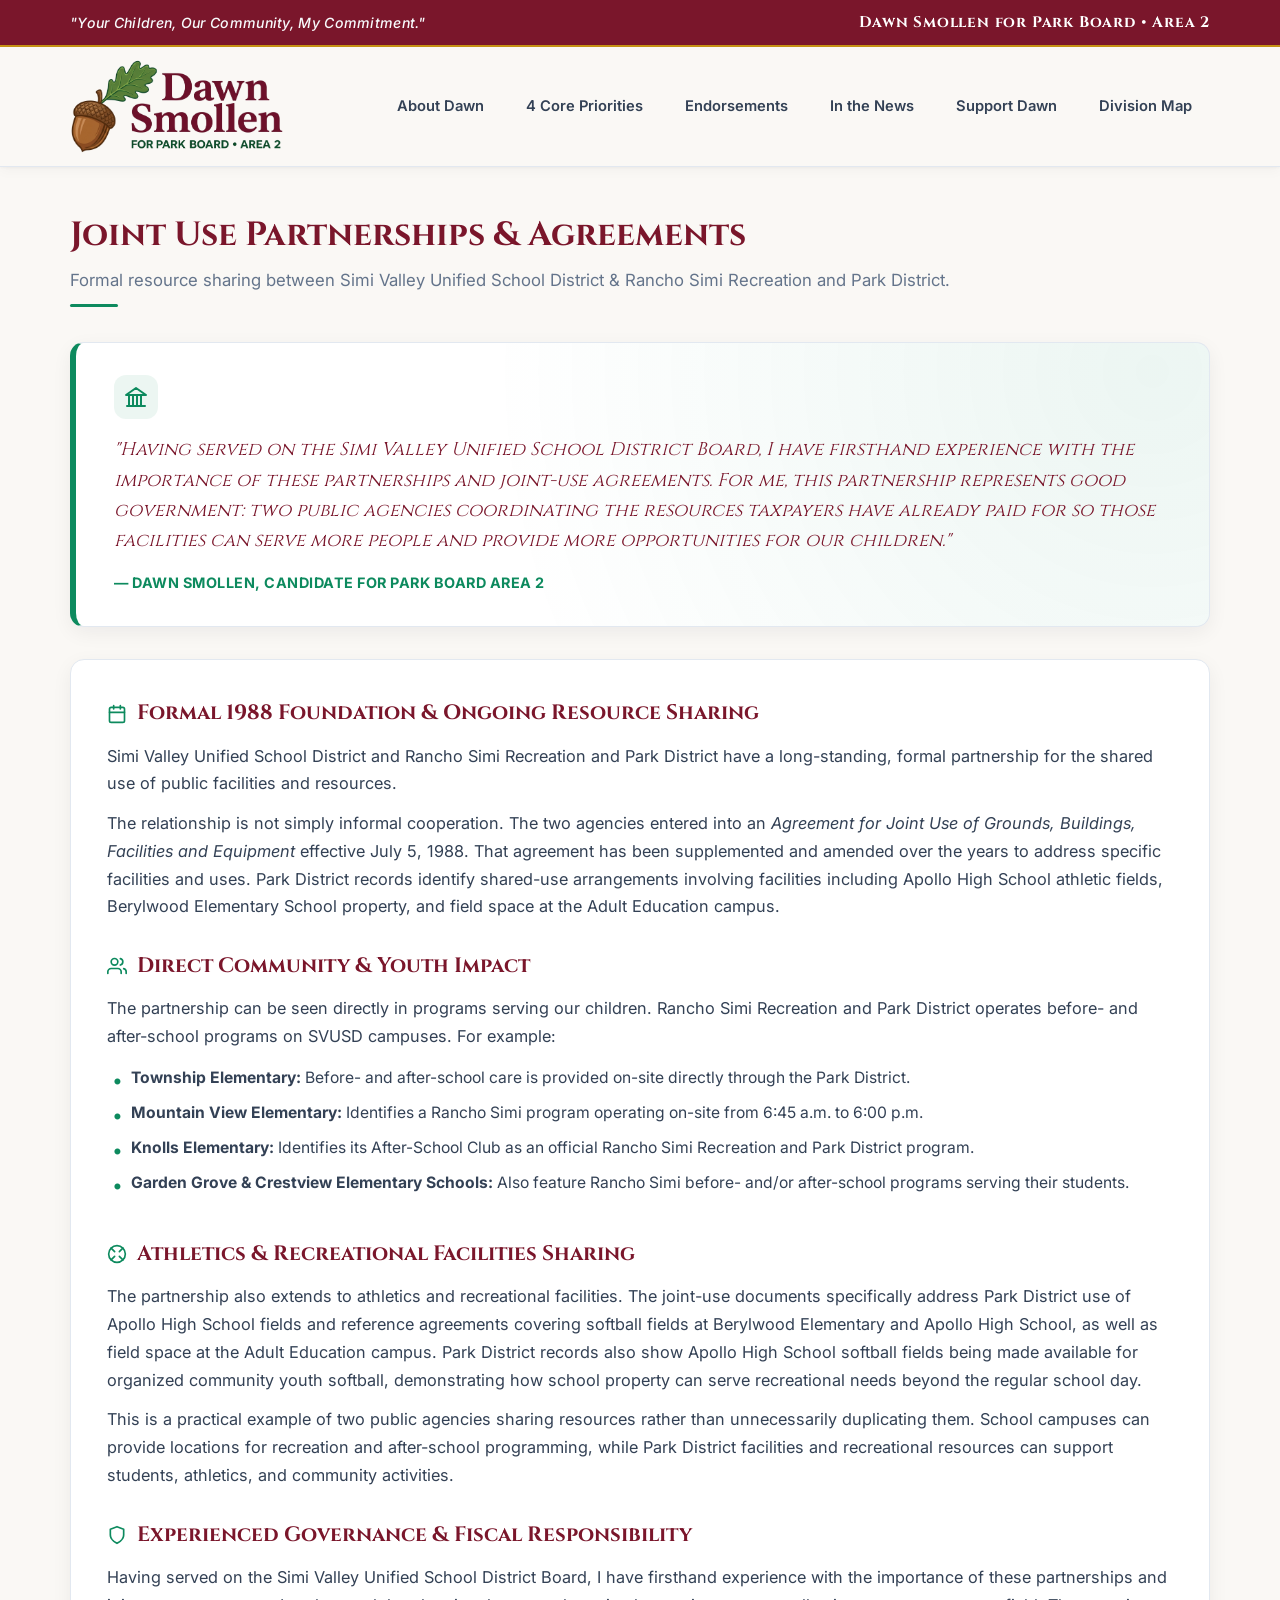
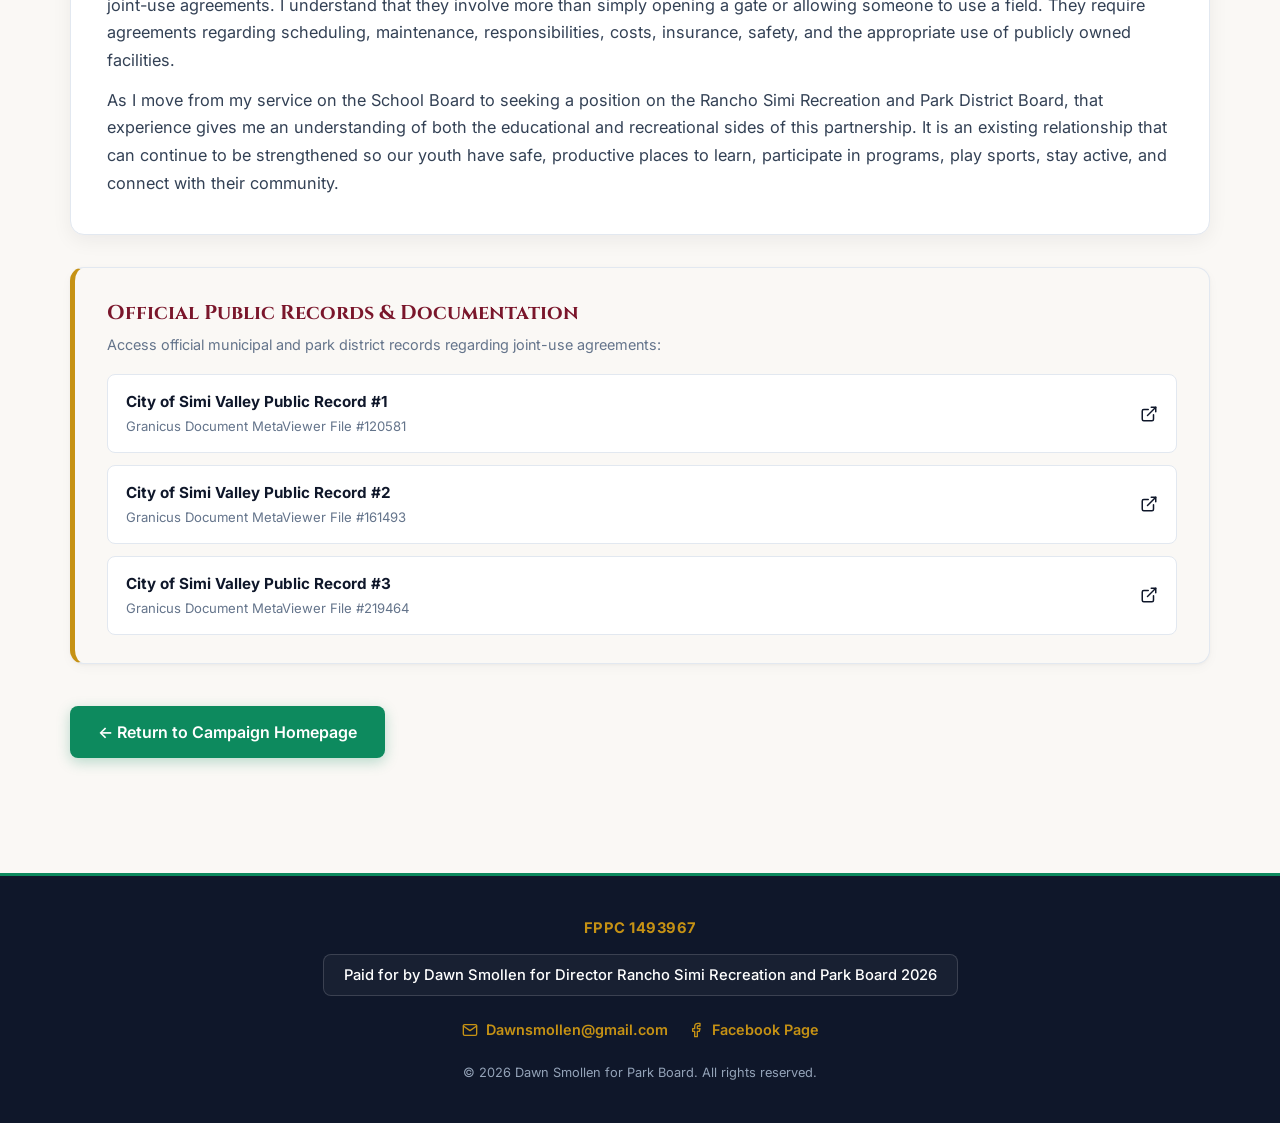
==== joint-use-agreements.html @ 50441ae7 "Create standalone joint-use-agreements.html page file and joint-use.html redirect" ====
<!DOCTYPE html>
<html lang="en">
<head>
  <meta charset="UTF-8">
  <meta name="viewport" content="width=device-width, initial-scale=1.0">
  <meta name="description" content="Joint Use Partnerships and Agreements between Simi Valley Unified School District and Rancho Simi Recreation and Park District - Dawn Smollen for Park Board 2026.">
  <meta name="author" content="Dawn Smollen for Park Board 2026">
  <meta name="robots" content="index, follow">
  <title>Joint Use Partnerships & Agreements | Dawn Smollen for Park Board 2026</title>

  <!-- Open Graph / Social Sharing Meta Tags -->
  <meta property="og:type" content="article">
  <meta property="og:title" content="Joint Use Partnerships & Agreements | Dawn Smollen for Park Board 2026">
  <meta property="og:description" content="Formal resource sharing and joint-use agreements between Simi Valley Unified School District and Rancho Simi Recreation and Park District.">
  <meta property="og:image" content="assets/images/og-share-banner.jpg">
  <meta property="og:site_name" content="Dawn Smollen for Park Board 2026">

  <!-- Favicon -->
  <link rel="icon" type="image/png" sizes="32x32" href="assets/images/favicon-32x32.png">
  <link rel="icon" type="image/png" sizes="192x192" href="assets/images/favicon-192.png">
  <link rel="apple-touch-icon" sizes="180x180" href="assets/images/favicon.png">
  <link rel="shortcut icon" href="assets/images/favicon.ico">

  <!-- Google Fonts -->
  <link rel="preconnect" href="https://fonts.googleapis.com">
  <link rel="preconnect" href="https://fonts.gstatic.com" crossorigin>
  <link href="https://fonts.googleapis.com/css2?family=Cinzel:wght@600;700&family=Inter:wght@400;500;600;700&display=swap" rel="stylesheet">
  
  <link rel="stylesheet" href="styles.css">
</head>
<body>

  <!-- Top Title Banner -->
  <div class="top-banner">
    <div class="container top-banner-content">
      <div class="banner-slogan">"Your Children, Our Community, My Commitment."</div>
      <div class="banner-title">Dawn Smollen for Park Board • Area 2</div>
    </div>
  </div>

  <!-- Main Navigation Header -->
  <header class="main-header">
    <div class="container header-container">
      <a href="./index.html" class="brand-logo" title="Return to Dawn Smollen Campaign Home">
        <img src="assets/images/campaign-header-logo-transparent.png" alt="Dawn Smollen For Park Board Area 2 Logo" class="brand-logo-img">
      </a>

      <nav class="nav-menu" id="navMenu">
        <a href="./index.html#about" class="nav-tab">About Dawn</a>
        <a href="./index.html#priorities" class="nav-tab">4 Core Priorities</a>
        <a href="./index.html#endorsements" class="nav-tab">Endorsements</a>
        <a href="./index.html#news" class="nav-tab">In the News</a>
        <a href="./index.html#support" class="nav-tab">Support Dawn</a>
        <a href="./index.html#map" class="nav-tab">Division Map</a>
      </nav>
    </div>
  </header>

  <!-- Main Content Container -->
  <main class="container main-content" style="padding-top: 40px;">
    <div class="section-header">
      <h1 class="section-title">Joint Use Partnerships & Agreements</h1>
      <p class="section-sub">Formal resource sharing between Simi Valley Unified School District & Rancho Simi Recreation and Park District.</p>
      <div class="title-line"></div>
    </div>

    <div class="joint-use-layout">
      <!-- Lead Highlight Card with Quote -->
      <div class="joint-use-hero-card">
        <div class="quote-icon-badge">
          <svg width="24" height="24" viewBox="0 0 24 24" fill="none" stroke="currentColor" stroke-width="2" stroke-linecap="round" stroke-linejoin="round"><path d="M3 21h18M3 10h18M5 10v11M9 10v11M13 10v11M17 10v11M12 3L2 10h20L12 3z"/></svg>
        </div>
        <blockquote>
          "Having served on the Simi Valley Unified School District Board, I have firsthand experience with the importance of these partnerships and joint-use agreements. For me, this partnership represents good government: two public agencies coordinating the resources taxpayers have already paid for so those facilities can serve more people and provide more opportunities for our children."
        </blockquote>
        <div class="quote-author-tag">&mdash; Dawn Smollen, Candidate for Park Board Area 2</div>
      </div>

      <!-- Main Copy Sections -->
      <div class="joint-use-content-card">
        <div class="joint-use-block">
          <h3><svg width="20" height="20" viewBox="0 0 24 24" fill="none" stroke="currentColor" stroke-width="2" stroke-linecap="round" stroke-linejoin="round"><rect x="3" y="4" width="18" height="18" rx="2" ry="2"/><line x1="16" y1="2" x2="16" y2="6"/><line x1="8" y1="2" x2="8" y2="6"/><line x1="3" y1="10" x2="21" y2="10"/></svg> Formal 1988 Foundation & Ongoing Resource Sharing</h3>
          <p>Simi Valley Unified School District and Rancho Simi Recreation and Park District have a long-standing, formal partnership for the shared use of public facilities and resources.</p>
          <p>The relationship is not simply informal cooperation. The two agencies entered into an <em>Agreement for Joint Use of Grounds, Buildings, Facilities and Equipment</em> effective July 5, 1988. That agreement has been supplemented and amended over the years to address specific facilities and uses. Park District records identify shared-use arrangements involving facilities including Apollo High School athletic fields, Berylwood Elementary School property, and field space at the Adult Education campus.</p>
        </div>

        <div class="joint-use-block">
          <h3><svg width="20" height="20" viewBox="0 0 24 24" fill="none" stroke="currentColor" stroke-width="2" stroke-linecap="round" stroke-linejoin="round"><path d="M17 21v-2a4 4 0 0 0-4-4H5a4 4 0 0 0-4 4v2"/><circle cx="9" cy="7" r="4"/><path d="M23 21v-2a4 4 0 0 0-3-3.87"/><path d="M16 3.13a4 4 0 0 1 0 7.75"/></svg> Direct Community & Youth Impact</h3>
          <p>The partnership can be seen directly in programs serving our children. Rancho Simi Recreation and Park District operates before- and after-school programs on SVUSD campuses. For example:</p>
          <ul class="joint-use-bullet-list">
            <li><strong>Township Elementary:</strong> Before- and after-school care is provided on-site directly through the Park District.</li>
            <li><strong>Mountain View Elementary:</strong> Identifies a Rancho Simi program operating on-site from 6:45 a.m. to 6:00 p.m.</li>
            <li><strong>Knolls Elementary:</strong> Identifies its After-School Club as an official Rancho Simi Recreation and Park District program.</li>
            <li><strong>Garden Grove & Crestview Elementary Schools:</strong> Also feature Rancho Simi before- and/or after-school programs serving their students.</li>
          </ul>
        </div>

        <div class="joint-use-block">
          <h3><svg width="20" height="20" viewBox="0 0 24 24" fill="none" stroke="currentColor" stroke-width="2" stroke-linecap="round" stroke-linejoin="round"><circle cx="12" cy="12" r="10"/><path d="m4.93 4.93 4.24 4.24"/><path d="m14.83 9.17 4.24-4.24"/><path d="m14.83 14.83 4.24 4.24"/><path d="m9.17 14.83-4.24 4.24"/></svg> Athletics & Recreational Facilities Sharing</h3>
          <p>The partnership also extends to athletics and recreational facilities. The joint-use documents specifically address Park District use of Apollo High School fields and reference agreements covering softball fields at Berylwood Elementary and Apollo High School, as well as field space at the Adult Education campus. Park District records also show Apollo High School softball fields being made available for organized community youth softball, demonstrating how school property can serve recreational needs beyond the regular school day.</p>
          <p>This is a practical example of two public agencies sharing resources rather than unnecessarily duplicating them. School campuses can provide locations for recreation and after-school programming, while Park District facilities and recreational resources can support students, athletics, and community activities.</p>
        </div>

        <div class="joint-use-block">
          <h3><svg width="20" height="20" viewBox="0 0 24 24" fill="none" stroke="currentColor" stroke-width="2" stroke-linecap="round" stroke-linejoin="round"><path d="M12 22s8-4 8-10V5l-8-3-8 3v7c0 6 8 10 8 10z"/></svg> Experienced Governance & Fiscal Responsibility</h3>
          <p>Having served on the Simi Valley Unified School District Board, I have firsthand experience with the importance of these partnerships and joint-use agreements. I understand that they involve more than simply opening a gate or allowing someone to use a field. They require agreements regarding scheduling, maintenance, responsibilities, costs, insurance, safety, and the appropriate use of publicly owned facilities.</p>
          <p>As I move from my service on the School Board to seeking a position on the Rancho Simi Recreation and Park District Board, that experience gives me an understanding of both the educational and recreational sides of this partnership. It is an existing relationship that can continue to be strengthened so our youth have safe, productive places to learn, participate in programs, play sports, stay active, and connect with their community.</p>
        </div>
      </div>

      <!-- Official Public Documentation Links Card -->
      <div class="joint-use-docs-card">
        <h3 class="docs-card-title">Official Public Records & Documentation</h3>
        <p class="docs-card-sub">Access official municipal and park district records regarding joint-use agreements:</p>
        
        <div class="docs-links-grid">
          <a href="https://simivalley.granicus.com/MetaViewer.php?clip_id=1921&meta_id=120581" target="_blank" rel="noopener noreferrer" class="doc-link-item">
            <div class="doc-info">
              <strong>City of Simi Valley Public Record #1</strong>
              <span>Granicus Document MetaViewer File #120581</span>
            </div>
            <svg width="18" height="18" viewBox="0 0 24 24" fill="none" stroke="currentColor" stroke-width="2" stroke-linecap="round" stroke-linejoin="round" class="external-icon"><path d="M18 13v6a2 2 0 0 1-2 2H5a2 2 0 0 1-2-2V8a2 2 0 0 1 2-2h6"/><polyline points="15 3 21 3 21 9"/><line x1="10" y1="14" x2="21" y2="3"/></svg>
          </a>

          <a href="https://simivalley.granicus.com/MetaViewer.php?view_id=7&clip_id=2365&meta_id=161493" target="_blank" rel="noopener noreferrer" class="doc-link-item">
            <div class="doc-info">
              <strong>City of Simi Valley Public Record #2</strong>
              <span>Granicus Document MetaViewer File #161493</span>
            </div>
            <svg width="18" height="18" viewBox="0 0 24 24" fill="none" stroke="currentColor" stroke-width="2" stroke-linecap="round" stroke-linejoin="round" class="external-icon"><path d="M18 13v6a2 2 0 0 1-2 2H5a2 2 0 0 1-2-2V8a2 2 0 0 1 2-2h6"/><polyline points="15 3 21 3 21 9"/><line x1="10" y1="14" x2="21" y2="3"/></svg>
          </a>

          <a href="https://simivalley.granicus.com/MetaViewer.php?clip_id=2877&meta_id=219464&view_id=7&utm_source=chatgpt.com" target="_blank" rel="noopener noreferrer" class="doc-link-item">
            <div class="doc-info">
              <strong>City of Simi Valley Public Record #3</strong>
              <span>Granicus Document MetaViewer File #219464</span>
            </div>
            <svg width="18" height="18" viewBox="0 0 24 24" fill="none" stroke="currentColor" stroke-width="2" stroke-linecap="round" stroke-linejoin="round" class="external-icon"><path d="M18 13v6a2 2 0 0 1-2 2H5a2 2 0 0 1-2-2V8a2 2 0 0 1 2-2h6"/><polyline points="15 3 21 3 21 9"/><line x1="10" y1="14" x2="21" y2="3"/></svg>
          </a>
        </div>
      </div>

      <div class="joint-use-footer-actions" style="margin-top: 10px;">
        <a href="./index.html" class="btn btn-primary btn-lg">
          &larr; Return to Campaign Homepage
        </a>
      </div>
    </div>
  </main>

  <!-- Footer -->
  <footer class="main-footer" style="margin-top: 60px;">
    <div class="container footer-content">
      <div class="footer-fppc">FPPC 1493967</div>
      <div class="footer-paidfor">Paid for by Dawn Smollen for Director Rancho Simi Recreation and Park Board 2026</div>
      
      <div class="footer-contact-links">
        <a href="mailto:Dawnsmollen@gmail.com" class="footer-contact-item">
          <svg width="16" height="16" viewBox="0 0 24 24" fill="none" stroke="currentColor" stroke-width="2" stroke-linecap="round" stroke-linejoin="round"><path d="M4 4h16c1.1 0 2 .9 2 2v12c0 1.1-.9 2-2 2H4c-1.1 0-2-.9-2-2V6c0-1.1.9-2 2-2z"/><polyline points="22,6 12,13 2,6"/></svg>
          Dawnsmollen@gmail.com
        </a>
        <a href="https://www.facebook.com/dawnsmollenforsimivalleyparkboard" target="_blank" rel="noopener noreferrer" class="footer-contact-item">
          <svg width="16" height="16" viewBox="0 0 24 24" fill="none" stroke="currentColor" stroke-width="2" stroke-linecap="round" stroke-linejoin="round"><path d="M18 2h-3a5 5 0 0 0-5 5v3H7v4h3v8h4v-8h3l1-4h-4V7a1 1 0 0 1 1-1h3z"/></svg>
          Facebook Page
        </a>
      </div>

      <p style="font-size: 0.8rem; margin-top: 6px;">&copy; 2026 Dawn Smollen for Park Board. All rights reserved.</p>
    </div>
  </footer>
</body>
</html>
---- styles.css ----
/* ==========================================================================
   DAWN SMOLLEN FOR PARK BOARD AREA 2 - BESPOKE LIGHT MODE DESIGN SYSTEM
   Palette: Rich Maroon (#7A162B), Park Emerald (#0D8A5E), Acorn Gold (#C69214)
   ========================================================================== */

:root {
  /* Brand Palette */
  --primary-maroon: #7A162B;
  --primary-maroon-hover: #5A0F1E;
  --primary-maroon-light: rgba(122, 22, 43, 0.06);

  --secondary-green: #0D8A5E;
  --secondary-green-hover: #086645;
  --secondary-green-light: rgba(13, 138, 94, 0.08);

  --accent-gold: #C69214;
  --accent-gold-hover: #A3770F;
  --accent-gold-light: rgba(198, 146, 20, 0.12);

  /* Light Surfaces & Text Only */
  --bg-main: #FAF8F5;
  --bg-surface: #FFFFFF;
  --bg-header: rgba(250, 248, 245, 0.96);
  --text-primary: #0F172A;
  --text-secondary: #334155;
  --text-muted: #64748B;
  --border-light: #E2E8F0;
  --border-focus: #0D8A5E;

  /* Elevation */
  --shadow-subtle: 0 1px 3px rgba(0, 0, 0, 0.04), 0 4px 12px rgba(0, 0, 0, 0.03);
  --shadow-card: 0 6px 20px rgba(15, 23, 42, 0.06);
  --shadow-hover: 0 12px 32px rgba(13, 138, 94, 0.14);

  /* Typography */
  --font-serif: 'Cinzel', Georgia, serif;
  --font-sans: 'Inter', -apple-system, BlinkMacSystemFont, "Segoe UI", Roboto, sans-serif;

  /* Radius & Motion */
  --radius-sm: 8px;
  --radius-md: 14px;
  --radius-lg: 22px;
  --transition-fast: 0.2s cubic-bezier(0.4, 0, 0.2, 1);
  --transition-smooth: 0.35s cubic-bezier(0.4, 0, 0.2, 1);
}

/* Base Reset */
*, *::before, *::after {
  box-sizing: border-box;
  margin: 0;
  padding: 0;
}

html {
  scroll-behavior: smooth;
  font-size: 16px;
}

body {
  font-family: var(--font-sans);
  background-color: var(--bg-main);
  color: var(--text-primary);
  line-height: 1.65;
  -webkit-font-smoothing: antialiased;
}

.container {
  width: 90%;
  max-width: 1140px;
  margin: 0 auto;
}

img {
  max-width: 100%;
  height: auto;
  display: block;
}

a {
  color: var(--secondary-green);
  text-decoration: none;
  transition: color var(--transition-fast);
}

a:hover {
  color: var(--primary-maroon);
}

/* Top Banner */
.top-banner {
  background: var(--primary-maroon);
  color: #FFFFFF;
  padding: 10px 0;
  font-size: 0.88rem;
  border-bottom: 2px solid var(--accent-gold);
}

.top-banner-content {
  display: flex;
  justify-content: space-between;
  align-items: center;
  gap: 15px;
}

.banner-slogan {
  font-weight: 500;
  font-style: italic;
  color: #F8FAFC;
  letter-spacing: 0.3px;
}

.banner-title {
  font-family: var(--font-serif);
  font-weight: 700;
  letter-spacing: 0.8px;
  font-size: 0.95rem;
}

/* Header & Navigation */
.main-header {
  position: sticky;
  top: 0;
  z-index: 1000;
  background: var(--bg-header);
  backdrop-filter: blur(16px);
  border-bottom: 1px solid var(--border-light);
  box-shadow: var(--shadow-subtle);
}

.header-container {
  display: flex;
  justify-content: space-between;
  align-items: center;
  padding: 12px 0;
}

/* Prominent, Larger Transparent Header Logo */
.brand-logo-img {
  height: 95px;
  max-height: 105px;
  width: auto;
  object-fit: contain;
  transition: transform var(--transition-fast);
}

.brand-logo:hover .brand-logo-img {
  transform: scale(1.02);
}

.nav-menu {
  display: flex;
  align-items: center;
  gap: 6px;
}

.nav-tab {
  background: transparent;
  border: none;
  padding: 10px 18px;
  font-family: var(--font-sans);
  font-size: 0.92rem;
  font-weight: 600;
  color: var(--text-secondary);
  cursor: pointer;
  border-radius: var(--radius-sm);
  transition: var(--transition-fast);
}

.nav-tab:hover {
  color: var(--secondary-green);
  background: var(--secondary-green-light);
}

.nav-tab.active {
  color: #FFFFFF;
  background: var(--secondary-green);
  box-shadow: 0 4px 12px rgba(13, 138, 94, 0.25);
}

.mobile-menu-toggle {
  display: none;
  background: none;
  border: none;
  flex-direction: column;
  gap: 5px;
  cursor: pointer;
  padding: 6px;
}

.mobile-menu-toggle span {
  width: 24px;
  height: 2px;
  background-color: var(--text-primary);
  border-radius: 1px;
}

/* Buttons */
.btn {
  display: inline-flex;
  align-items: center;
  justify-content: center;
  gap: 8px;
  padding: 11px 22px;
  font-family: var(--font-sans);
  font-size: 0.92rem;
  font-weight: 600;
  border-radius: var(--radius-sm);
  cursor: pointer;
  transition: var(--transition-fast);
  border: none;
  text-align: center;
}

.btn-primary {
  background: var(--secondary-green);
  color: #FFFFFF;
  box-shadow: 0 4px 14px rgba(13, 138, 94, 0.28);
}

.btn-primary:hover {
  background: var(--secondary-green-hover);
  color: #FFFFFF;
  transform: translateY(-2px);
  box-shadow: 0 6px 18px rgba(13, 138, 94, 0.38);
}

.btn-maroon {
  background: var(--primary-maroon);
  color: #FFFFFF;
  box-shadow: 0 4px 14px rgba(122, 22, 43, 0.28);
}

.btn-maroon:hover {
  background: var(--primary-maroon-hover);
  color: #FFFFFF;
  transform: translateY(-2px);
}

.btn-gold {
  background-color: #C69214 !important;
  color: #FFFFFF !important;
  box-shadow: 0 4px 14px rgba(198, 146, 20, 0.38);
}

.btn-gold:hover {
  background-color: #A3770F !important;
  color: #FFFFFF !important;
  transform: translateY(-2px);
  box-shadow: 0 6px 18px rgba(198, 146, 20, 0.48);
}

.btn-dark {
  background: #0F172A;
  color: #FFFFFF;
  box-shadow: 0 4px 14px rgba(15, 23, 42, 0.3);
}

.btn-dark:hover {
  background: #1E293B;
  color: #FFFFFF;
  transform: translateY(-2px);
  box-shadow: 0 6px 18px rgba(15, 23, 42, 0.4);
}

.btn-outline {
  background: transparent;
  border: 1px solid var(--border-light);
  color: var(--text-secondary);
}

.btn-outline:hover {
  border-color: var(--secondary-green);
  color: var(--secondary-green);
}

.btn-lg {
  padding: 13px 28px;
  font-size: 1rem;
}

.btn-block {
  width: 100%;
}

.btn-sm {
  padding: 10px 20px;
  font-size: 0.88rem;
}

/* Hero Section */
.hero-section {
  padding: 55px 0 45px;
  background: radial-gradient(circle at 90% 10%, var(--secondary-green-light) 0%, transparent 60%),
              radial-gradient(circle at 10% 90%, var(--primary-maroon-light) 0%, transparent 60%);
  border-bottom: 1px solid var(--border-light);
}

.hero-grid {
  display: grid;
  grid-template-columns: 1.15fr 0.85fr;
  gap: 40px;
  align-items: center;
}

.hero-tag {
  display: inline-block;
  font-size: 0.82rem;
  font-weight: 700;
  color: var(--secondary-green);
  text-transform: uppercase;
  letter-spacing: 1.2px;
  margin-bottom: 10px;
}

.hero-heading {
  font-family: var(--font-serif);
  font-size: 2.6rem;
  font-weight: 700;
  color: var(--primary-maroon);
  line-height: 1.15;
  margin-bottom: 12px;
}

.hero-sub {
  font-size: 1.1rem;
  color: var(--text-secondary);
  margin-bottom: 14px;
  font-weight: 500;
}

/* Editorial Slogan Tagline (with bottom margin to separate from buttons) */
.hero-slogan-tagline {
  font-family: var(--font-sans);
  font-style: italic;
  font-weight: 600;
  font-size: 1.15rem;
  color: var(--secondary-green);
  margin-top: 18px;
  margin-bottom: 64px;
}

.hero-actions {
  display: flex;
  gap: 14px;
  flex-wrap: wrap;
}

.hero-portrait-card {
  position: relative;
  border-radius: var(--radius-md);
  overflow: hidden;
  box-shadow: var(--shadow-card);
  border: 2px solid var(--accent-gold);
  background: var(--bg-surface);
  max-width: 400px;
  margin: 0 auto;
}

.hero-portrait-card img {
  width: 100%;
  height: 400px;
  object-fit: cover;
  object-position: center top;
}

.hero-badge-tag {
  position: absolute;
  bottom: 16px;
  right: 16px;
  background: rgba(13, 138, 94, 0.92);
  backdrop-filter: blur(8px);
  color: #FFFFFF;
  font-size: 0.8rem;
  font-weight: 700;
  padding: 6px 14px;
  border-radius: 20px;
  letter-spacing: 0.5px;
}

/* Main Sections */
.main-content {
  padding: 55px 0;
  min-height: 480px;
}

.tab-pane {
  display: none;
  animation: fadeIn 0.35s ease;
}

.tab-pane.active {
  display: block;
}

@keyframes fadeIn {
  from { opacity: 0; transform: translateY(6px); }
  to { opacity: 1; transform: translateY(0); }
}

.section-header {
  margin-bottom: 35px;
}

.section-title {
  font-family: var(--font-serif);
  font-size: 2.1rem;
  font-weight: 700;
  color: var(--primary-maroon);
}

.section-sub {
  font-size: 1.05rem;
  color: var(--text-muted);
  margin-top: 4px;
}

.title-line {
  width: 48px;
  height: 3px;
  background: var(--secondary-green);
  margin-top: 10px;
  border-radius: 2px;
}

/* ABOUT DAWN TAB */
.about-container {
  display: grid;
  grid-template-columns: 1.15fr 0.85fr;
  gap: 40px;
  align-items: start;
}

.about-bio-card {
  background: var(--bg-surface);
  border: 1px solid var(--border-light);
  border-left: 5px solid var(--secondary-green);
  border-radius: var(--radius-md);
  padding: 35px;
  box-shadow: var(--shadow-subtle);
}

.about-bio-card p {
  margin-bottom: 20px;
  font-size: 1.05rem;
  color: var(--text-secondary);
  line-height: 1.75;
}

.about-bio-card p:last-child {
  margin-bottom: 0;
}

.quote-highlight {
  background-color: var(--secondary-green-light);
  border-radius: var(--radius-sm);
  padding: 20px 24px;
  font-weight: 600;
  color: var(--secondary-green);
  margin: 24px 0;
  font-size: 1.1rem;
}

.about-sidebar-photos {
  display: flex;
  flex-direction: column;
  gap: 24px;
}

.photo-caption-card {
  background: var(--bg-surface);
  border-radius: var(--radius-md);
  overflow: hidden;
  border: 1px solid var(--border-light);
  box-shadow: var(--shadow-card);
}

/* TOP-ALIGNED PORTRAIT IMAGE FRAMING (Face & Head fully framed at top of container) */
.photo-caption-card img {
  width: 100%;
  height: 380px;
  object-fit: cover;
  object-position: center 15% !important;
}

.photo-caption-text {
  padding: 14px 18px;
  font-size: 0.88rem;
  color: var(--text-muted);
  background: var(--bg-surface);
  border-top: 1px solid var(--border-light);
}

/* 4 CORE PRIORITIES TAB */
.priorities-grid {
  display: grid;
  grid-template-columns: repeat(auto-fit, minmax(260px, 1fr));
  gap: 28px;
}

.priority-card {
  background: var(--bg-surface);
  border-radius: var(--radius-md);
  border: 1px solid var(--border-light);
  overflow: hidden;
  box-shadow: var(--shadow-card);
  transition: var(--transition-fast);
  display: flex;
  flex-direction: column;
}

.priority-card:hover {
  box-shadow: var(--shadow-hover);
  border-color: var(--secondary-green);
  transform: translateY(-4px);
}

.priority-img-holder {
  position: relative;
  height: 210px;
  overflow: hidden;
}

.priority-img-holder img {
  width: 100%;
  height: 100%;
  object-fit: cover;
  transition: transform 0.4s ease;
}

.priority-card:hover .priority-img-holder img {
  transform: scale(1.04);
}

.priority-badge-num {
  position: absolute;
  top: 14px;
  left: 14px;
  background: var(--primary-maroon);
  color: #FFFFFF;
  font-weight: 800;
  font-size: 0.82rem;
  padding: 5px 12px;
  border-radius: 20px;
  border: 1px solid var(--accent-gold);
}

.priority-body {
  padding: 24px;
  flex: 1;
  display: flex;
  flex-direction: column;
}

.priority-body h3 {
  font-family: var(--font-serif);
  font-size: 1.3rem;
  color: var(--primary-maroon);
  margin-bottom: 12px;
}

.priority-body p {
  font-size: 0.95rem;
  color: var(--text-secondary);
  line-height: 1.6;
}

/* IN THE NEWS TAB */
.news-container {
  display: grid;
  grid-template-columns: 1.2fr 0.8fr;
  gap: 32px;
}

.news-links-list {
  display: flex;
  flex-direction: column;
  gap: 14px;
}

.news-link-item {
  display: flex;
  align-items: center;
  justify-content: space-between;
  background: var(--bg-surface);
  border: 1px solid var(--border-light);
  border-radius: var(--radius-sm);
  padding: 20px 24px;
  box-shadow: var(--shadow-subtle);
  transition: var(--transition-fast);
  color: var(--text-primary);
  font-weight: 600;
}

.news-link-item:hover {
  border-color: var(--secondary-green);
  color: var(--secondary-green);
  transform: translateX(4px);
  box-shadow: var(--shadow-card);
}

.news-media-grid {
  display: flex;
  flex-direction: column;
  gap: 20px;
}

.news-media-card {
  background: var(--bg-surface);
  border-radius: var(--radius-md);
  overflow: hidden;
  border: 1px solid var(--border-light);
  box-shadow: var(--shadow-card);
}

.news-media-card img {
  width: 100%;
  height: 200px;
  object-fit: cover;
}

/* SUPPORT DAWN & VENMO TAB */
.support-layout {
  display: grid;
  grid-template-columns: 1fr 1fr;
  gap: 32px;
}

.support-venmo-card {
  background: var(--bg-surface);
  border: 1px solid var(--border-light);
  border-top: 4px solid var(--primary-maroon);
  border-radius: var(--radius-md);
  padding: 28px 12px;
  box-shadow: var(--shadow-card);
  display: flex;
  flex-direction: column;
  align-items: center;
  text-align: center;
}

/* Venmo QR sized to fill container width cleanly */
.venmo-qr-link {
  display: block;
  width: 100%;
  max-width: 100%;
  margin: 18px 0;
  transition: transform var(--transition-fast);
  border-radius: var(--radius-md);
  overflow: hidden;
}

.venmo-qr-link:hover {
  transform: scale(1.02);
}

.venmo-qr-img {
  width: 100%;
  max-width: 100%;
  height: auto;
  border-radius: var(--radius-md);
  border: 1px solid var(--border-light);
  box-shadow: var(--shadow-subtle);
  cursor: pointer;
  display: block;
}

/* Active link for Venmo handle */
.venmo-handle {
  display: inline-block;
  background-color: var(--primary-maroon-light);
  color: var(--primary-maroon);
  font-weight: 700;
  font-size: 1.15rem;
  padding: 10px 24px;
  border-radius: 30px;
  margin-bottom: 18px;
  transition: var(--transition-fast);
  border: 1px solid rgba(122, 22, 43, 0.2);
}

.venmo-handle:hover {
  background-color: var(--primary-maroon);
  color: #FFFFFF;
  transform: translateY(-2px);
}

.reporting-box {
  background-color: var(--secondary-green-light);
  border: 1px dashed var(--secondary-green);
  border-radius: var(--radius-sm);
  padding: 16px 20px;
  font-size: 0.88rem;
  color: var(--secondary-green);
  text-align: left;
  line-height: 1.5;
  width: 100%;
}

.support-action-card {
  background: var(--bg-surface);
  border: 1px solid var(--border-light);
  border-top: 4px solid var(--secondary-green);
  border-radius: var(--radius-md);
  padding: 30px;
  box-shadow: var(--shadow-card);
}

.support-options-list {
  display: flex;
  flex-direction: column;
  gap: 20px;
  margin-top: 20px;
}

.support-option-item {
  display: flex;
  align-items: flex-start;
  gap: 16px;
  background: var(--bg-main);
  border: 1px solid var(--border-light);
  padding: 18px;
  border-radius: var(--radius-sm);
}

.option-icon {
  width: 38px;
  height: 38px;
  border-radius: 8px;
  background: var(--secondary-green-light);
  color: var(--secondary-green);
  display: flex;
  align-items: center;
  justify-content: center;
  flex-shrink: 0;
}

.option-text {
  flex: 1;
}

.option-text h4 {
  font-size: 1rem;
  color: var(--primary-maroon);
  margin-bottom: 4px;
}

.option-text p {
  font-size: 0.88rem;
  color: var(--text-muted);
  margin-bottom: 12px;
}

.endorsements-banner-box {
  margin-top: 24px;
  background-color: var(--accent-gold-light);
  border: 1px solid var(--accent-gold);
  border-radius: var(--radius-sm);
  padding: 16px;
  text-align: center;
  color: var(--primary-maroon);
  font-weight: 600;
}

/* DIVISION MAP TAB */
.map-container {
  background: var(--bg-surface);
  border: 1px solid var(--border-light);
  border-radius: var(--radius-md);
  overflow: hidden;
  box-shadow: var(--shadow-card);
}

.map-official-img-box {
  position: relative;
  width: 100%;
  max-height: 520px;
  overflow: hidden;
  background: #F8FAFC;
}

.map-official-img-box img {
  width: 100%;
  height: 100%;
  object-fit: contain;
}

.map-overlay-banner {
  position: absolute;
  bottom: 0;
  left: 0;
  right: 0;
  background: linear-gradient(to top, rgba(15, 23, 42, 0.95), rgba(15, 23, 42, 0.6), transparent);
  padding: 24px 30px;
  color: #FFFFFF;
  display: flex;
  justify-content: space-between;
  align-items: center;
  flex-wrap: wrap;
  gap: 15px;
}

.map-details {
  padding: 20px 30px;
  display: flex;
  align-items: center;
  gap: 14px;
  font-size: 0.9rem;
  color: var(--text-secondary);
}

.map-url-link {
  font-family: monospace;
  font-size: 0.88rem;
  background: var(--bg-main);
  padding: 6px 14px;
  border-radius: var(--radius-sm);
  border: 1px solid var(--border-light);
}

/* Footer */
.main-footer {
  background: var(--text-primary);
  color: #94A3B8;
  padding: 40px 0;
  border-top: 3px solid var(--secondary-green);
  margin-top: 60px;
}

.footer-content {
  display: flex;
  flex-direction: column;
  align-items: center;
  gap: 14px;
  text-align: center;
}

.footer-fppc {
  color: var(--accent-gold);
  font-weight: 700;
  font-size: 0.92rem;
  letter-spacing: 0.5px;
}

.footer-paidfor {
  color: #FFFFFF;
  font-weight: 500;
  font-size: 0.92rem;
  border: 1px solid rgba(255, 255, 255, 0.15);
  padding: 8px 20px;
  border-radius: var(--radius-sm);
  background: rgba(255, 255, 255, 0.04);
}

.footer-contact-links {
  display: flex;
  align-items: center;
  gap: 20px;
  margin-top: 8px;
  flex-wrap: wrap;
  justify-content: center;
}

.footer-contact-item {
  display: inline-flex;
  align-items: center;
  gap: 8px;
  color: var(--accent-gold);
  font-weight: 600;
  font-size: 0.9rem;
  transition: color var(--transition-fast);
}

.footer-contact-item:hover {
  color: #FFFFFF;
  text-decoration: underline;
}

/* Home Page Content "Ready to Work on Day One" Feature Banner */
.day-one-feature-card {
  background: var(--bg-surface);
  border: 1px solid var(--border-light);
  border-left: 6px solid var(--primary-maroon);
  border-radius: var(--radius-md);
  padding: 36px 42px;
  margin-bottom: 64px; /* Increased vertical space (~32px additional margin) before About section */
  box-shadow: var(--shadow-card);
}

.day-one-title {
  font-family: var(--font-serif);
  font-size: 1.85rem;
  font-weight: 700;
  color: var(--primary-maroon);
  margin-bottom: 12px;
  line-height: 1.25;
}

.day-one-body {
  font-size: 1.05rem;
  color: var(--text-secondary);
  line-height: 1.75;
}

/* ENDORSEMENTS SECTION (FULL-WIDTH HORIZONTAL ROWS LAYOUT) */
.endorsements-full-grid {
  display: flex;
  flex-direction: column;
  gap: 32px; /* Generous vertical space between endorsement category row sections */
}

.endorsement-category-card {
  width: 100%;
  background: var(--bg-surface);
  border: 1px solid var(--border-light);
  border-left: 5px solid var(--secondary-green);
  border-radius: var(--radius-md);
  padding: 28px 32px;
  box-shadow: var(--shadow-card);
  transition: var(--transition-fast);
}

.endorsement-category-card:nth-child(2n) {
  border-left-color: var(--primary-maroon);
}

.endorsement-category-card:nth-child(3n) {
  border-left-color: var(--accent-gold);
}

.endorsement-category-card:hover {
  box-shadow: var(--shadow-hover);
  transform: translateY(-2px);
}

.endorsement-category-header {
  margin-bottom: 20px;
  padding-bottom: 14px;
  border-bottom: 1px solid var(--border-light);
}

.endorsement-category-header h3 {
  font-family: var(--font-serif);
  font-size: 1.35rem;
  color: var(--primary-maroon);
  font-weight: 700;
  display: flex;
  align-items: center;
  gap: 12px;
}

.inline-category-icon {
  display: inline-flex;
  align-items: center;
  justify-content: center;
  width: 38px;
  height: 38px;
  border-radius: 10px;
  background: var(--secondary-green-light);
  color: var(--secondary-green);
  flex-shrink: 0;
}

.endorsement-category-card:nth-child(2n) .inline-category-icon {
  background: var(--primary-maroon-light);
  color: var(--primary-maroon);
}

.endorsement-category-card:nth-child(3n) .inline-category-icon {
  background: var(--accent-gold-light);
  color: var(--accent-gold);
}

/* Endorsement people entries arranged in a clean horizontal grid inside each full-width row */
.endorsement-people-list {
  display: grid;
  grid-template-columns: repeat(auto-fill, minmax(260px, 1fr));
  gap: 20px 32px;
}

.person-entry {
  display: flex;
  flex-direction: column;
  gap: 3px;
}

.person-name {
  font-size: 1.05rem;
  color: var(--text-primary);
  font-weight: 700;
  line-height: 1.3;
}

.person-title {
  font-size: 0.9rem;
  color: var(--text-muted);
  line-height: 1.35;
}

/* SUPPORT DAWN ENDORSEMENT BANNER */
.endorsements-banner-box {
  margin-top: 28px;
  margin-bottom: 36px; /* Explicit vertical space separating from Contact Dawn section below */
  background-color: var(--accent-gold-light);
  border: 1px solid var(--accent-gold);
  border-radius: var(--radius-sm);
  padding: 16px;
  text-align: center;
  color: var(--primary-maroon);
  font-weight: 600;
  transition: var(--transition-fast);
}

.endorsements-banner-box:hover {
  background-color: var(--accent-gold);
  color: #FFFFFF;
}

/* CONTACT DAWN SECTION */
.contact-dawn-box {
  margin-top: 36px; /* Generous vertical space separating Contact Dawn section from Endorsements banner */
  background: var(--bg-surface);
  border: 1px solid var(--border-light);
  border-left: 5px solid var(--secondary-green);
  padding: 28px 30px;
  border-radius: var(--radius-md);
  box-shadow: var(--shadow-card);
}

.contact-buttons-grid {
  display: flex;
  flex-direction: column;
  gap: 16px; /* Explicit vertical gap between email and facebook cards */
  margin-top: 18px;
}

.contact-link-item {
  display: flex;
  align-items: center;
  justify-content: space-between;
  padding: 16px 20px;
  background: var(--bg-main);
  border: 1px solid var(--border-light);
  border-radius: var(--radius-sm);
  color: var(--text-primary);
  font-weight: 600;
  font-size: 0.96rem;
  text-decoration: none;
  transition: var(--transition-fast);
  margin-bottom: 4px;
}

.contact-link-item:last-child {
  margin-bottom: 0;
}

.contact-link-item:hover {
  border-color: var(--secondary-green);
  color: var(--secondary-green);
  background: #FFFFFF;
  transform: translateX(4px);
  box-shadow: var(--shadow-subtle);
}

.contact-link-content {
  display: flex;
  align-items: center;
  gap: 14px;
}

.contact-link-item .external-icon {
  color: var(--text-muted);
  transition: color var(--transition-fast);
}

.contact-link-item:hover .external-icon {
  color: var(--secondary-green);
}

/* Inline content links in text */
.inline-content-link {
  color: var(--secondary-green);
  font-weight: 700;
  text-decoration: underline;
  text-decoration-color: rgba(13, 138, 94, 0.4);
  text-underline-offset: 3px;
  transition: var(--transition-fast);
}

.inline-content-link:hover {
  color: var(--primary-maroon);
  text-decoration-color: var(--primary-maroon);
}

/* JOINT USE AGREEMENTS UNLISTED TAB STYLING */
.joint-use-layout {
  display: flex;
  flex-direction: column;
  gap: 32px;
}

.joint-use-hero-card {
  background: radial-gradient(circle at 95% 10%, var(--secondary-green-light) 0%, transparent 60%),
              var(--bg-surface);
  border: 1px solid var(--border-light);
  border-left: 6px solid var(--secondary-green);
  border-radius: var(--radius-md);
  padding: 32px 38px;
  box-shadow: var(--shadow-card);
  position: relative;
}

.quote-icon-badge {
  width: 44px;
  height: 44px;
  border-radius: 12px;
  background: var(--secondary-green-light);
  color: var(--secondary-green);
  display: flex;
  align-items: center;
  justify-content: center;
  margin-bottom: 16px;
}

.joint-use-hero-card blockquote {
  font-family: var(--font-serif);
  font-size: 1.15rem;
  font-style: italic;
  color: var(--primary-maroon);
  line-height: 1.65;
  margin: 0 0 14px 0;
}

.quote-author-tag {
  font-size: 0.9rem;
  font-weight: 700;
  color: var(--secondary-green);
  text-transform: uppercase;
  letter-spacing: 0.5px;
}

.joint-use-content-card {
  background: var(--bg-surface);
  border: 1px solid var(--border-light);
  border-radius: var(--radius-md);
  padding: 36px;
  box-shadow: var(--shadow-card);
  display: flex;
  flex-direction: column;
  gap: 28px;
}

.joint-use-block h3 {
  font-family: var(--font-serif);
  font-size: 1.3rem;
  color: var(--primary-maroon);
  font-weight: 700;
  margin-bottom: 12px;
  display: flex;
  align-items: center;
  gap: 10px;
}

.joint-use-block h3 svg {
  color: var(--secondary-green);
  flex-shrink: 0;
}

.joint-use-block p {
  font-size: 1.02rem;
  color: var(--text-secondary);
  line-height: 1.7;
  margin-bottom: 12px;
}

.joint-use-block p:last-child {
  margin-bottom: 0;
}

.joint-use-bullet-list {
  list-style: none !important;
  padding: 0 !important;
  margin: 14px 0 !important;
  display: flex;
  flex-direction: column;
  gap: 10px;
}

.joint-use-bullet-list li {
  position: relative;
  padding-left: 24px;
  font-size: 0.98rem;
  color: var(--text-secondary);
  line-height: 1.6;
}

.joint-use-bullet-list li::before {
  content: "•";
  position: absolute;
  left: 6px;
  top: 0;
  color: var(--secondary-green);
  font-size: 1.2rem;
  font-weight: bold;
}

.joint-use-docs-card {
  background: var(--bg-main);
  border: 1px solid var(--border-light);
  border-left: 5px solid var(--accent-gold);
  border-radius: var(--radius-md);
  padding: 28px 32px;
  box-shadow: var(--shadow-subtle);
}

.docs-card-title {
  font-family: var(--font-serif);
  font-size: 1.25rem;
  color: var(--primary-maroon);
  font-weight: 700;
  margin-bottom: 4px;
}

.docs-card-sub {
  font-size: 0.9rem;
  color: var(--text-muted);
  margin-bottom: 18px;
}

.docs-links-grid {
  display: flex;
  flex-direction: column;
  gap: 12px;
}

.doc-link-item {
  display: flex;
  align-items: center;
  justify-content: space-between;
  padding: 14px 18px;
  background: var(--bg-surface);
  border: 1px solid var(--border-light);
  border-radius: var(--radius-sm);
  color: var(--text-primary);
  text-decoration: none;
  transition: var(--transition-fast);
}

.doc-link-item:hover {
  border-color: var(--secondary-green);
  color: var(--secondary-green);
  transform: translateX(3px);
  box-shadow: var(--shadow-subtle);
}

.doc-info {
  display: flex;
  flex-direction: column;
  gap: 2px;
}

.doc-info strong {
  font-size: 0.95rem;
  color: var(--text-primary);
}

.doc-info span {
  font-size: 0.82rem;
  color: var(--text-muted);
}

.joint-use-footer-actions {
  display: flex;
  justify-content: flex-start;
  margin-top: 10px;
}

/* Responsive */
@media (max-width: 992px) {
  .hero-grid, .about-container, .news-container, .support-layout, .day-one-grid {
    grid-template-columns: 1fr;
  }
}

@media (max-width: 768px) {
  .mobile-menu-toggle {
    display: flex;
  }

  .nav-menu {
    display: none;
    position: absolute;
    top: 100%;
    left: 0;
    right: 0;
    background: var(--bg-surface);
    flex-direction: column;
    padding: 16px;
    box-shadow: var(--shadow-card);
    border-bottom: 1px solid var(--border-light);
  }

  .nav-menu.mobile-open {
    display: flex;
  }

  .top-banner-content {
    flex-direction: column;
    text-align: center;
    gap: 6px;
  }
}
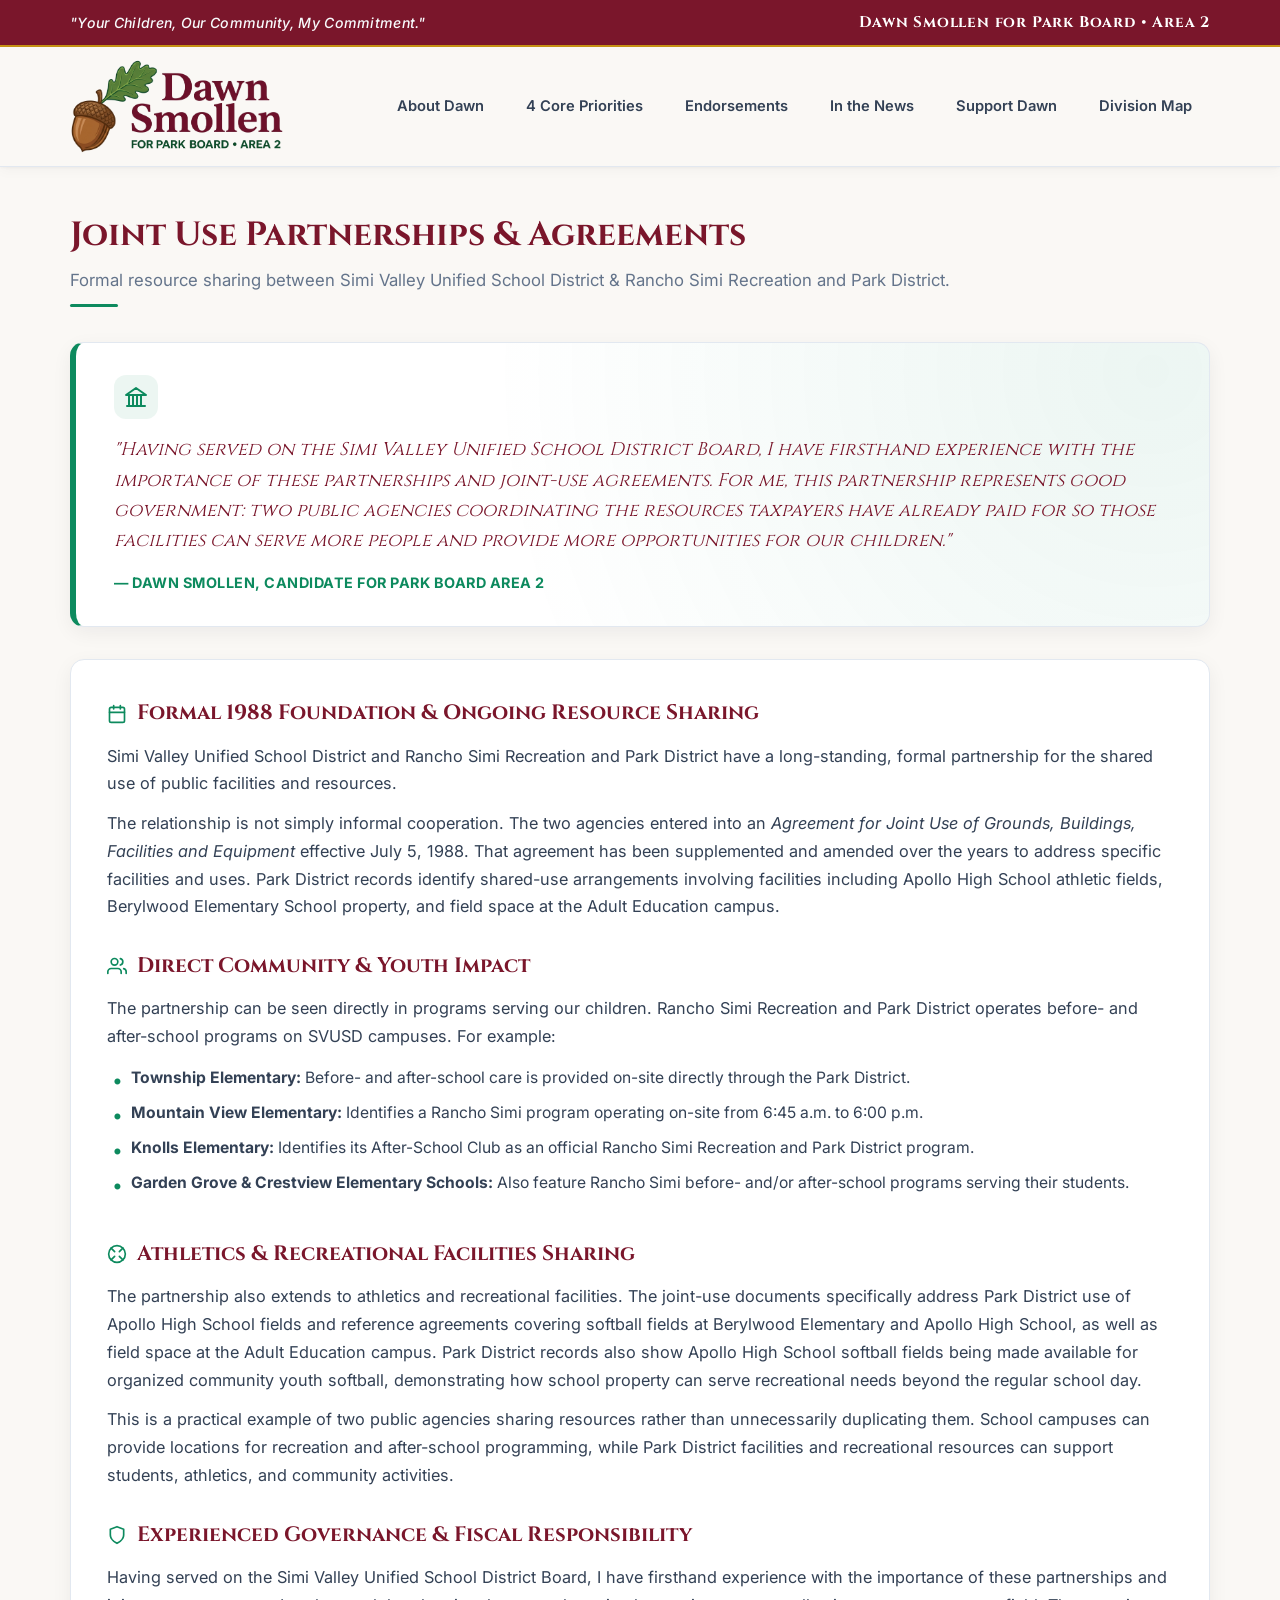
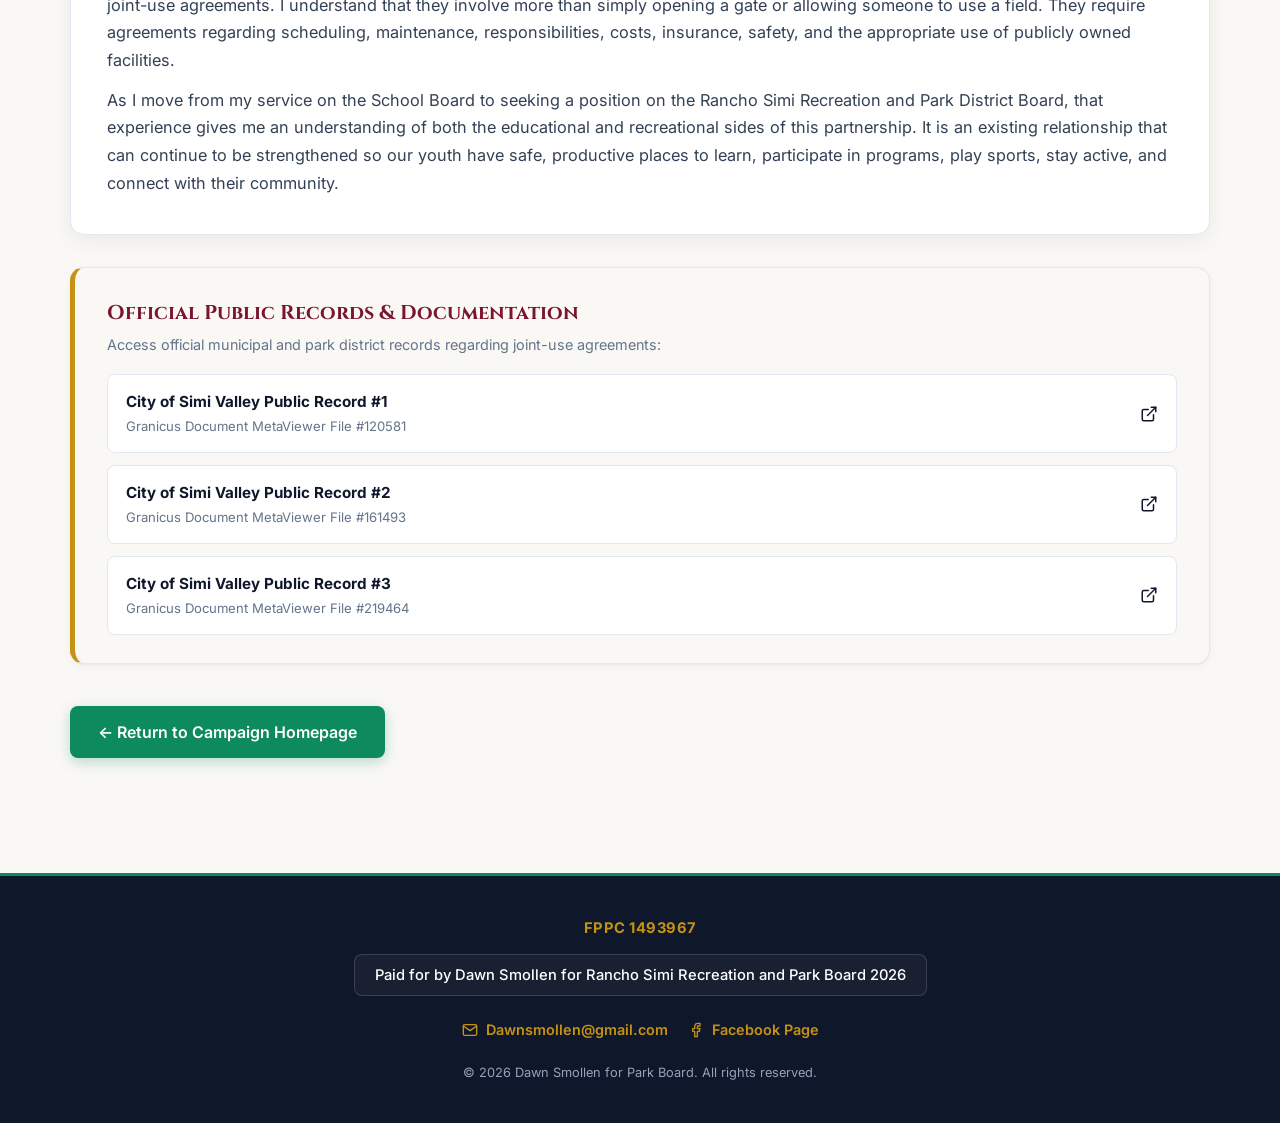
==== commit 17f4eaf4: "Remove Director title references across meta tags, hero subtitle, footers, and OG banner image" ====
--- a/joint-use-agreements.html
+++ b/joint-use-agreements.html
@@ -152,7 +152,7 @@
   <footer class="main-footer" style="margin-top: 60px;">
     <div class="container footer-content">
       <div class="footer-fppc">FPPC 1493967</div>
-      <div class="footer-paidfor">Paid for by Dawn Smollen for Director Rancho Simi Recreation and Park Board 2026</div>
+      <div class="footer-paidfor">Paid for by Dawn Smollen for Rancho Simi Recreation and Park Board 2026</div>
       
       <div class="footer-contact-links">
         <a href="mailto:Dawnsmollen@gmail.com" class="footer-contact-item">
--- a/styles.css
+++ b/styles.css
@@ -54,6 +54,8 @@
 html {
   scroll-behavior: smooth;
   font-size: 16px;
+  overflow-x: hidden;
+  max-width: 100%;
 }
 
 body {
@@ -62,6 +64,8 @@
   color: var(--text-primary);
   line-height: 1.65;
   -webkit-font-smoothing: antialiased;
+  overflow-x: hidden;
+  max-width: 100%;
 }
 
 .container {
@@ -1282,6 +1286,10 @@
 }
 
 @media (max-width: 768px) {
+  .container {
+    width: 94%;
+  }
+
   .mobile-menu-toggle {
     display: flex;
   }
@@ -1308,4 +1316,79 @@
     text-align: center;
     gap: 6px;
   }
-}
+
+  /* Support Dawn Mobile Refinements (Eliminates Horizontal Overflow / Side Scroll) */
+  .support-layout {
+    grid-template-columns: 1fr;
+    gap: 24px;
+  }
+
+  .support-action-card,
+  .support-venmo-card,
+  .contact-dawn-box {
+    padding: 22px 16px;
+    max-width: 100%;
+    box-sizing: border-box;
+  }
+
+  .support-option-item {
+    flex-direction: column;
+    align-items: flex-start;
+    gap: 12px;
+    padding: 16px 14px;
+    max-width: 100%;
+    box-sizing: border-box;
+  }
+
+  .option-text {
+    width: 100%;
+  }
+
+  .support-option-item .btn {
+    width: 100%;
+    display: flex;
+    text-align: center;
+    justify-content: center;
+    padding: 10px 14px;
+    font-size: 0.86rem;
+    white-space: normal;
+  }
+
+  .contact-link-item {
+    padding: 12px 14px;
+    max-width: 100%;
+    box-sizing: border-box;
+    gap: 8px;
+  }
+
+  .contact-link-content {
+    min-width: 0;
+    flex: 1;
+    overflow: hidden;
+  }
+
+  .contact-link-content span {
+    word-break: break-word;
+    overflow-wrap: anywhere;
+    font-size: 0.86rem;
+  }
+
+  .contact-link-item .external-icon {
+    flex-shrink: 0;
+  }
+
+  .reporting-box {
+    padding: 14px;
+    box-sizing: border-box;
+    word-break: break-word;
+    font-size: 0.84rem;
+  }
+
+  .endorsement-category-card {
+    padding: 20px 18px;
+  }
+
+  .endorsement-people-list {
+    grid-template-columns: 1fr;
+  }
+}
